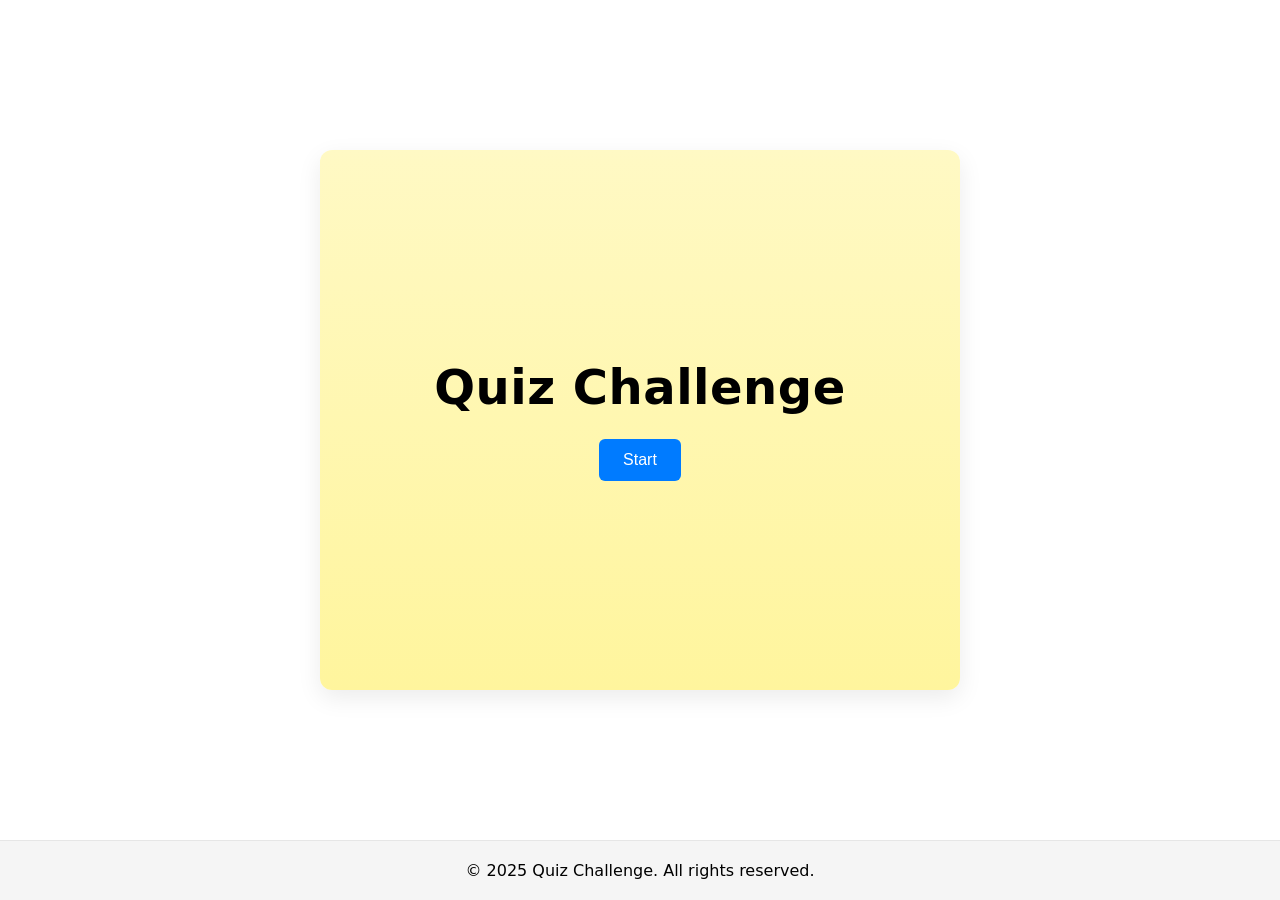
==== HOME.html @ 37a70a39 "The start of the quiz" ====
<!DOCTYPE html>
<html lang="en">
<head>
    <meta charset="UTF-8">
    <meta name="viewport" content="width=device-width, initial-scale=1.0">
    <title>Home page</title>
    <link rel="stylesheet" href="home.css">
</head>
<body bgcolor="white">
    <main>
        <div>
            <h1>Quiz Challenge</h1>
        </div>
        <div>
            <a href="Q1.html">
            <button>
                Start
            </button>
            </a>
        </div>
    </main>
    <footer>
        &copy; 2025 Quiz Challenge. All rights reserved.
    </footer>
</body>
</html>
---- home.css ----
/* home.css */
html, body {
    height: 100%;
    margin: 0;
    padding: 0;
    background: #fff;
    font-family: system-ui, -apple-system, "Segoe UI", Roboto, "Helvetica Neue", Arial;
}

/* Make the page a column so footer can sit at bottom */
body {
    min-height: 100vh;
    display: flex;
    flex-direction: column;
}

/* Main grows to fill available space and center its content */
main {
    flex: 1;
    display: flex;
    flex-direction: column;
    justify-content: center; /* vertical centering */
    align-items: center;     /* horizontal centering */
    gap: 1.5rem;
    background: linear-gradient(180deg,#fff9c4 0%,#fff59d 100%); /* warm yellow */
    font-family: "Inter", "Poppins", system-ui, -apple-system, "Segoe UI", Roboto, "Helvetica Neue", Arial;
    border-radius: 12px;
    box-shadow: 0 8px 24px rgba(0,0,0,0.08);
    transition: filter 180ms ease, transform 180ms ease, box-shadow 180ms ease;
    margin: auto; /* Center the main element */
    padding-top: 20px; /* Add padding to prevent touching the top */
    margin-bottom: auto; /* This will push the footer to the bottom */
    max-width: 640px;
    max-height: 60vh;
    overflow: auto;
    width: min(90%, 640px);
    align-self: center;
    padding: 2rem;
    box-sizing: border-box;
}

/* Center the H1 and give a responsive size */
main h1 {
    margin: 0;
    text-align: center;
    font-size: clamp(1.8rem, 4vw, 3rem);
    letter-spacing: 0.5px;
}

/* Style the Start button and keep it centered (main alignment handles centering) */
main button {
    padding: 0.75rem 1.5rem;
    font-size: 1rem;
    border-radius: 6px;
    border: none;
    background: #007bff;
    color: #fff;
    cursor: pointer;
    transition: background-color 0.15s ease;
}

main button:hover {
    background: #0056cc;
}

/* Footer stays at the bottom because body is a column and main grows */
footer {
    height: 60px;
    display: flex;
    align-items: center;
    justify-content: center;
    background: #f5f5f5;
    border-top: 1px solid #e6e6e6;
    box-sizing: border-box;
    padding: 0 1rem;
}
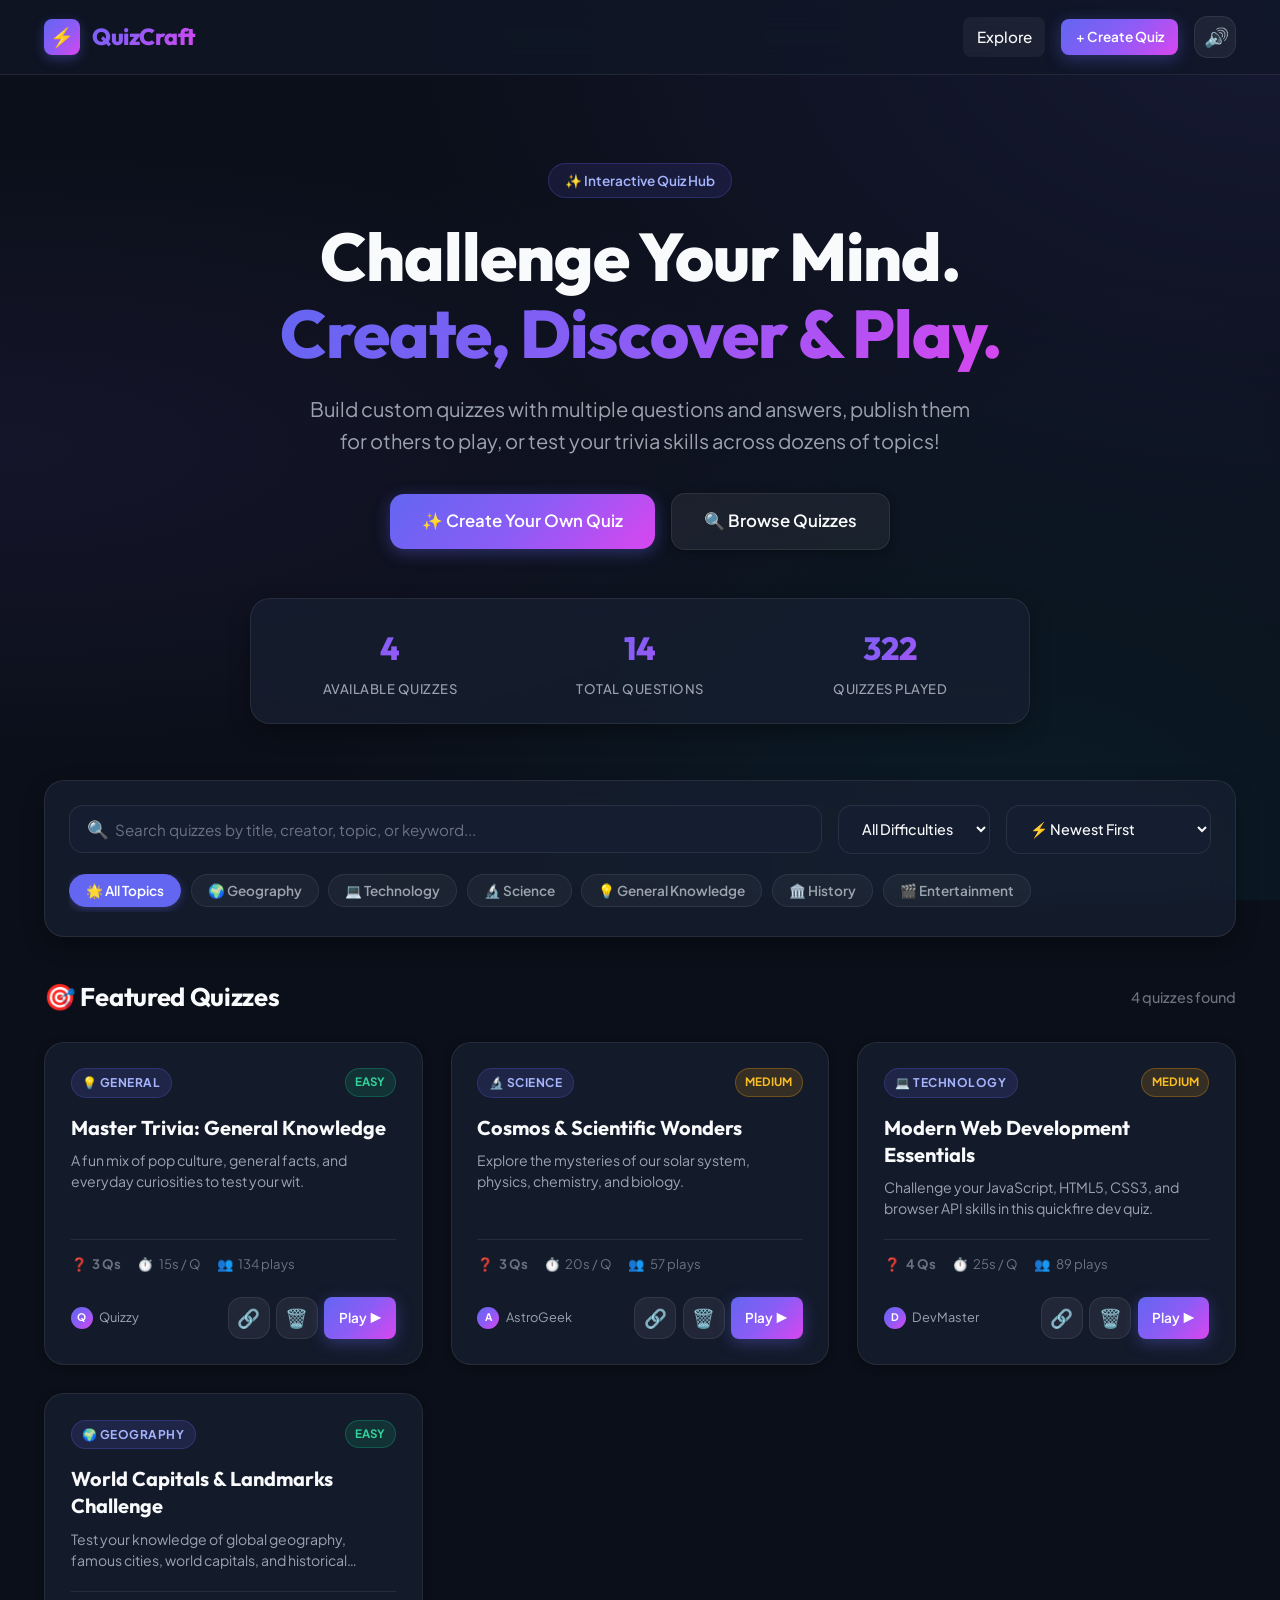
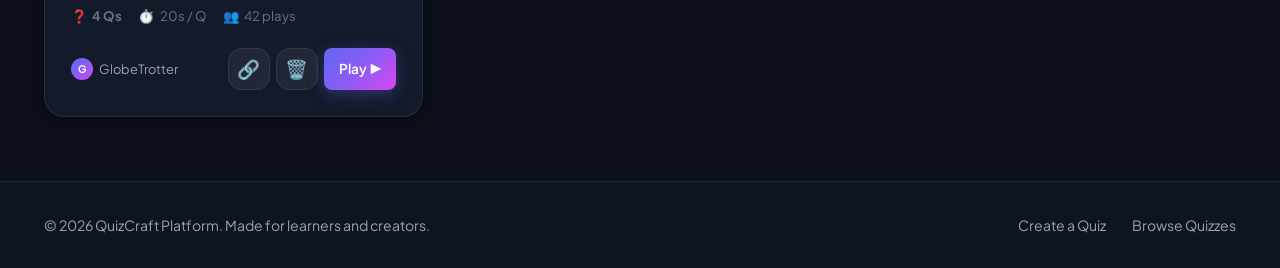
==== commit 2c6583c0: "feat: transform into interactive quiz creation, publishing, search, and gameplay platform" ====
--- a/HOME.html
+++ b/HOME.html
@@ -2,25 +2,20 @@
 <html lang="en">
 <head>
     <meta charset="UTF-8">
+    <meta http-equiv="refresh" content="0; url=index.html">
     <meta name="viewport" content="width=device-width, initial-scale=1.0">
-    <title>Home page</title>
-    <link rel="stylesheet" href="home.css">
+    <title>Redirecting to QuizCraft Home...</title>
+    <link rel="stylesheet" href="css/style.css">
+    <script>
+        window.location.replace("index.html");
+    </script>
 </head>
-<body bgcolor="white">
-    <main>
+<body>
+    <main style="display: flex; align-items: center; justify-content: center; min-height: 80vh; text-align: center;">
         <div>
-            <h1>Quiz Challenge</h1>
-        </div>
-        <div>
-            <a href="Q1.html">
-            <button>
-                Start
-            </button>
-            </a>
+            <h2>Redirecting to QuizCraft...</h2>
+            <p style="margin-top: 1rem; color: var(--text-secondary);">If you are not redirected automatically, <a href="index.html" style="color: var(--primary); text-decoration: underline;">click here to enter</a>.</p>
         </div>
     </main>
-    <footer>
-        &copy; 2025 Quiz Challenge. All rights reserved.
-    </footer>
 </body>
 </html>
--- a/css/style.css
+++ b/css/style.css
@@ -0,0 +1,1331 @@
+/* ==========================================================================
+   QUIZ CRAFT / QUIZ HUB - MODERN DESIGN SYSTEM & STYLES
+   ========================================================================== */
+
+@import url('https://fonts.googleapis.com/css2?family=Outfit:wght@300;400;500;600;700;800&family=Plus+Jakarta+Sans:wght@400;500;600;700&display=swap');
+
+:root {
+    /* Color Palette */
+    --bg-primary: #0b0f19;
+    --bg-secondary: #111827;
+    --bg-card: rgba(23, 31, 48, 0.75);
+    --bg-card-hover: rgba(31, 41, 65, 0.9);
+    --bg-glass: rgba(17, 24, 39, 0.7);
+    --bg-input: #151d30;
+    --border-color: rgba(255, 255, 255, 0.08);
+    --border-hover: rgba(99, 102, 241, 0.4);
+    
+    /* Text Colors */
+    --text-primary: #f9fafb;
+    --text-secondary: #9ca3af;
+    --text-muted: #6b7280;
+    --text-inverse: #0b0f19;
+
+    /* Accent & Brand Colors */
+    --primary: #6366f1;
+    --primary-hover: #4f46e5;
+    --primary-glow: rgba(99, 102, 241, 0.35);
+    
+    --secondary: #ec4899;
+    --secondary-hover: #db2777;
+    
+    --accent-cyan: #06b6d4;
+    --accent-emerald: #10b981;
+    --accent-amber: #f59e0b;
+    --accent-rose: #f43f5e;
+    --accent-purple: #8b5cf6;
+
+    /* Gradients */
+    --gradient-primary: linear-gradient(135deg, #6366f1 0%, #8b5cf6 50%, #d946ef 100%);
+    --gradient-glow: radial-gradient(circle at 50% 0%, rgba(99, 102, 241, 0.15), transparent 70%);
+    --gradient-card: linear-gradient(145deg, rgba(255, 255, 255, 0.05) 0%, rgba(255, 255, 255, 0.01) 100%);
+
+    /* Radii & Shadows */
+    --radius-sm: 8px;
+    --radius-md: 14px;
+    --radius-lg: 20px;
+    --radius-full: 9999px;
+    
+    --shadow-sm: 0 2px 8px rgba(0, 0, 0, 0.3);
+    --shadow-md: 0 8px 24px -4px rgba(0, 0, 0, 0.45);
+    --shadow-lg: 0 16px 40px -8px rgba(0, 0, 0, 0.6);
+    --shadow-glow: 0 0 30px rgba(99, 102, 241, 0.3);
+    
+    /* Typography */
+    --font-heading: 'Outfit', sans-serif;
+    --font-body: 'Plus Jakarta Sans', sans-serif;
+
+    /* Transitions */
+    --transition-fast: 0.15s ease;
+    --transition-normal: 0.25s cubic-bezier(0.4, 0, 0.2, 1);
+    --transition-bounce: 0.35s cubic-bezier(0.34, 1.56, 0.64, 1);
+}
+
+/* ==========================================================================
+   RESET & BASE STYLES
+   ========================================================================== */
+*, *::before, *::after {
+    box-sizing: border-box;
+    margin: 0;
+    padding: 0;
+}
+
+html {
+    scroll-behavior: smooth;
+    color-scheme: dark;
+}
+
+body {
+    font-family: var(--font-body);
+    background-color: var(--bg-primary);
+    color: var(--text-primary);
+    min-height: 100vh;
+    display: flex;
+    flex-direction: column;
+    overflow-x: hidden;
+    line-height: 1.6;
+    background-image: 
+        radial-gradient(at 100% 0%, rgba(99, 102, 241, 0.12) 0px, transparent 50%),
+        radial-gradient(at 0% 50%, rgba(139, 92, 246, 0.08) 0px, transparent 50%),
+        radial-gradient(at 80% 100%, rgba(6, 182, 212, 0.08) 0px, transparent 50%);
+    background-attachment: fixed;
+}
+
+a {
+    color: inherit;
+    text-decoration: none;
+}
+
+button, input, select, textarea {
+    font-family: inherit;
+    color: inherit;
+}
+
+button {
+    cursor: pointer;
+    border: none;
+    outline: none;
+}
+
+/* ==========================================================================
+   LAYOUT & CONTAINER
+   ========================================================================== */
+.container {
+    width: 100%;
+    max-width: 1240px;
+    margin: 0 auto;
+    padding: 0 1.5rem;
+}
+
+.main-content {
+    flex: 1;
+    padding: 2.5rem 0 4rem;
+}
+
+/* ==========================================================================
+   NAVIGATION BAR
+   ========================================================================== */
+.navbar {
+    position: sticky;
+    top: 0;
+    z-index: 100;
+    background: var(--bg-glass);
+    backdrop-filter: blur(16px);
+    -webkit-backdrop-filter: blur(16px);
+    border-bottom: 1px solid var(--border-color);
+    padding: 1rem 0;
+    transition: all var(--transition-normal);
+}
+
+.nav-container {
+    display: flex;
+    justify-content: space-between;
+    align-items: center;
+}
+
+.brand-logo {
+    display: flex;
+    align-items: center;
+    gap: 0.75rem;
+    font-family: var(--font-heading);
+    font-size: 1.45rem;
+    font-weight: 800;
+    letter-spacing: -0.5px;
+    background: var(--gradient-primary);
+    -webkit-background-clip: text;
+    -webkit-text-fill-color: transparent;
+    transition: transform var(--transition-fast);
+}
+
+.brand-logo:hover {
+    transform: scale(1.03);
+}
+
+.brand-icon {
+    width: 36px;
+    height: 36px;
+    background: var(--gradient-primary);
+    border-radius: var(--radius-sm);
+    display: flex;
+    align-items: center;
+    justify-content: center;
+    color: #fff;
+    font-size: 1.2rem;
+    box-shadow: 0 4px 12px var(--primary-glow);
+    -webkit-text-fill-color: initial;
+}
+
+.nav-actions {
+    display: flex;
+    align-items: center;
+    gap: 1rem;
+}
+
+.nav-link {
+    color: var(--text-secondary);
+    font-weight: 500;
+    font-size: 0.95rem;
+    padding: 0.5rem 0.85rem;
+    border-radius: var(--radius-sm);
+    transition: all var(--transition-fast);
+}
+
+.nav-link:hover, .nav-link.active {
+    color: var(--text-primary);
+    background: rgba(255, 255, 255, 0.05);
+}
+
+/* ==========================================================================
+   BUTTONS & CONTROLS
+   ========================================================================== */
+.btn {
+    display: inline-flex;
+    align-items: center;
+    justify-content: center;
+    gap: 0.5rem;
+    padding: 0.7rem 1.4rem;
+    border-radius: var(--radius-md);
+    font-weight: 600;
+    font-size: 0.95rem;
+    transition: all var(--transition-bounce);
+    box-shadow: var(--shadow-sm);
+    white-space: nowrap;
+}
+
+.btn-primary {
+    background: var(--gradient-primary);
+    color: #ffffff;
+    box-shadow: 0 4px 16px var(--primary-glow);
+}
+
+.btn-primary:hover {
+    transform: translateY(-2px);
+    box-shadow: 0 6px 22px rgba(99, 102, 241, 0.5);
+    filter: brightness(1.08);
+}
+
+.btn-secondary {
+    background: rgba(255, 255, 255, 0.06);
+    color: var(--text-primary);
+    border: 1px solid var(--border-color);
+}
+
+.btn-secondary:hover {
+    background: rgba(255, 255, 255, 0.12);
+    border-color: rgba(255, 255, 255, 0.2);
+    transform: translateY(-2px);
+}
+
+.btn-danger {
+    background: rgba(244, 63, 94, 0.15);
+    color: var(--accent-rose);
+    border: 1px solid rgba(244, 63, 94, 0.3);
+}
+
+.btn-danger:hover {
+    background: var(--accent-rose);
+    color: #fff;
+}
+
+.btn-icon {
+    width: 42px;
+    height: 42px;
+    padding: 0;
+    border-radius: var(--radius-md);
+    background: rgba(255, 255, 255, 0.06);
+    color: var(--text-secondary);
+    border: 1px solid var(--border-color);
+    display: inline-flex;
+    align-items: center;
+    justify-content: center;
+    font-size: 1.15rem;
+    transition: all var(--transition-fast);
+}
+
+.btn-icon:hover {
+    color: var(--text-primary);
+    background: rgba(255, 255, 255, 0.12);
+    transform: scale(1.05);
+}
+
+.btn-sm {
+    padding: 0.45rem 0.9rem;
+    font-size: 0.85rem;
+    border-radius: var(--radius-sm);
+}
+
+.btn-lg {
+    padding: 0.9rem 2rem;
+    font-size: 1.05rem;
+    border-radius: var(--radius-md);
+}
+
+/* ==========================================================================
+   HERO SECTION
+   ========================================================================== */
+.hero-section {
+    text-align: center;
+    padding: 3rem 1rem 3.5rem;
+    position: relative;
+}
+
+.hero-badge {
+    display: inline-flex;
+    align-items: center;
+    gap: 0.5rem;
+    background: rgba(99, 102, 241, 0.12);
+    color: #a5b4fc;
+    border: 1px solid rgba(99, 102, 241, 0.25);
+    padding: 0.35rem 1rem;
+    border-radius: var(--radius-full);
+    font-size: 0.85rem;
+    font-weight: 600;
+    margin-bottom: 1.25rem;
+}
+
+.hero-title {
+    font-family: var(--font-heading);
+    font-size: clamp(2.4rem, 5.5vw, 4.2rem);
+    font-weight: 800;
+    line-height: 1.15;
+    margin-bottom: 1.25rem;
+    letter-spacing: -1px;
+}
+
+.hero-title span.gradient-text {
+    background: var(--gradient-primary);
+    -webkit-background-clip: text;
+    -webkit-text-fill-color: transparent;
+}
+
+.hero-subtitle {
+    color: var(--text-secondary);
+    font-size: clamp(1rem, 2vw, 1.25rem);
+    max-width: 680px;
+    margin: 0 auto 2.25rem;
+    font-weight: 400;
+}
+
+.hero-actions {
+    display: flex;
+    align-items: center;
+    justify-content: center;
+    gap: 1rem;
+    flex-wrap: wrap;
+    margin-bottom: 3rem;
+}
+
+/* Stats counter bar */
+.stats-strip {
+    display: grid;
+    grid-template-columns: repeat(auto-fit, minmax(160px, 1fr));
+    gap: 1.25rem;
+    max-width: 780px;
+    margin: 0 auto;
+    padding: 1.5rem;
+    background: var(--bg-card);
+    backdrop-filter: blur(12px);
+    border: 1px solid var(--border-color);
+    border-radius: var(--radius-lg);
+    box-shadow: var(--shadow-md);
+}
+
+.stat-item {
+    text-align: center;
+}
+
+.stat-number {
+    font-family: var(--font-heading);
+    font-size: 2rem;
+    font-weight: 800;
+    color: #ffffff;
+    background: var(--gradient-primary);
+    -webkit-background-clip: text;
+    -webkit-text-fill-color: transparent;
+}
+
+.stat-label {
+    font-size: 0.82rem;
+    color: var(--text-secondary);
+    font-weight: 500;
+    text-transform: uppercase;
+    letter-spacing: 0.5px;
+    margin-top: 0.2rem;
+}
+
+/* ==========================================================================
+   SEARCH, FILTERS & CONTROLS
+   ========================================================================== */
+.controls-panel {
+    background: var(--bg-card);
+    backdrop-filter: blur(12px);
+    border: 1px solid var(--border-color);
+    border-radius: var(--radius-lg);
+    padding: 1.5rem;
+    margin-bottom: 2.5rem;
+    box-shadow: var(--shadow-md);
+}
+
+.search-sort-row {
+    display: flex;
+    gap: 1rem;
+    align-items: center;
+    margin-bottom: 1.25rem;
+    flex-wrap: wrap;
+}
+
+.search-box-wrapper {
+    flex: 1;
+    position: relative;
+    min-width: 260px;
+}
+
+.search-icon {
+    position: absolute;
+    left: 1.1rem;
+    top: 50%;
+    transform: translateY(-50%);
+    color: var(--text-muted);
+    font-size: 1.1rem;
+    pointer-events: none;
+}
+
+.search-input {
+    width: 100%;
+    padding: 0.85rem 1.1rem 0.85rem 2.8rem;
+    background: var(--bg-input);
+    border: 1px solid var(--border-color);
+    border-radius: var(--radius-md);
+    color: var(--text-primary);
+    font-size: 0.95rem;
+    transition: all var(--transition-fast);
+}
+
+.search-input:focus {
+    outline: none;
+    border-color: var(--primary);
+    box-shadow: 0 0 0 3px rgba(99, 102, 241, 0.2);
+    background: rgba(21, 29, 48, 0.95);
+}
+
+.search-input::placeholder {
+    color: var(--text-muted);
+}
+
+.filter-select {
+    padding: 0.85rem 1.2rem;
+    background: var(--bg-input);
+    border: 1px solid var(--border-color);
+    border-radius: var(--radius-md);
+    color: var(--text-primary);
+    font-size: 0.9rem;
+    font-weight: 500;
+    cursor: pointer;
+    transition: all var(--transition-fast);
+}
+
+.filter-select:focus {
+    outline: none;
+    border-color: var(--primary);
+}
+
+/* Category Filter Chips */
+.category-chips {
+    display: flex;
+    gap: 0.6rem;
+    overflow-x: auto;
+    padding-bottom: 0.3rem;
+    scrollbar-width: thin;
+}
+
+.category-chip {
+    padding: 0.45rem 1rem;
+    background: rgba(255, 255, 255, 0.04);
+    border: 1px solid var(--border-color);
+    border-radius: var(--radius-full);
+    color: var(--text-secondary);
+    font-size: 0.85rem;
+    font-weight: 600;
+    cursor: pointer;
+    white-space: nowrap;
+    transition: all var(--transition-fast);
+    display: inline-flex;
+    align-items: center;
+    gap: 0.4rem;
+}
+
+.category-chip:hover {
+    background: rgba(255, 255, 255, 0.09);
+    color: var(--text-primary);
+    border-color: rgba(255, 255, 255, 0.18);
+}
+
+.category-chip.active {
+    background: var(--primary);
+    color: #fff;
+    border-color: var(--primary);
+    box-shadow: 0 2px 10px var(--primary-glow);
+}
+
+/* ==========================================================================
+   QUIZ CARDS GRID
+   ========================================================================== */
+.section-header {
+    display: flex;
+    justify-content: space-between;
+    align-items: center;
+    margin-bottom: 1.5rem;
+}
+
+.section-title {
+    font-family: var(--font-heading);
+    font-size: 1.6rem;
+    font-weight: 700;
+    letter-spacing: -0.3px;
+    display: flex;
+    align-items: center;
+    gap: 0.6rem;
+}
+
+.results-count {
+    font-size: 0.9rem;
+    color: var(--text-muted);
+    font-weight: 500;
+}
+
+.quiz-grid {
+    display: grid;
+    grid-template-columns: repeat(auto-fill, minmax(320px, 1fr));
+    gap: 1.75rem;
+}
+
+.quiz-card {
+    background: var(--bg-card);
+    backdrop-filter: blur(12px);
+    border: 1px solid var(--border-color);
+    border-radius: var(--radius-lg);
+    padding: 1.6rem;
+    display: flex;
+    flex-direction: column;
+    justify-content: space-between;
+    position: relative;
+    overflow: hidden;
+    transition: all var(--transition-normal);
+    box-shadow: var(--shadow-sm);
+}
+
+.quiz-card::before {
+    content: '';
+    position: absolute;
+    top: 0;
+    left: 0;
+    right: 0;
+    height: 3px;
+    background: var(--gradient-primary);
+    opacity: 0;
+    transition: opacity var(--transition-fast);
+}
+
+.quiz-card:hover {
+    transform: translateY(-5px);
+    border-color: var(--border-hover);
+    box-shadow: var(--shadow-lg), 0 0 25px rgba(99, 102, 241, 0.15);
+    background: var(--bg-card-hover);
+}
+
+.quiz-card:hover::before {
+    opacity: 1;
+}
+
+.quiz-card-top {
+    display: flex;
+    justify-content: space-between;
+    align-items: flex-start;
+    gap: 0.5rem;
+    margin-bottom: 1rem;
+}
+
+.quiz-category-tag {
+    font-size: 0.75rem;
+    font-weight: 700;
+    text-transform: uppercase;
+    letter-spacing: 0.5px;
+    padding: 0.25rem 0.65rem;
+    border-radius: var(--radius-full);
+    background: rgba(99, 102, 241, 0.15);
+    color: #a5b4fc;
+    border: 1px solid rgba(99, 102, 241, 0.25);
+    display: inline-flex;
+    align-items: center;
+    gap: 0.35rem;
+}
+
+.difficulty-badge {
+    font-size: 0.72rem;
+    font-weight: 700;
+    padding: 0.25rem 0.6rem;
+    border-radius: var(--radius-full);
+    text-transform: uppercase;
+}
+
+.difficulty-easy {
+    background: rgba(16, 185, 129, 0.15);
+    color: #34d399;
+    border: 1px solid rgba(16, 185, 129, 0.3);
+}
+
+.difficulty-medium {
+    background: rgba(245, 158, 11, 0.15);
+    color: #fbbf24;
+    border: 1px solid rgba(245, 158, 11, 0.3);
+}
+
+.difficulty-hard {
+    background: rgba(244, 63, 94, 0.15);
+    color: #fb7185;
+    border: 1px solid rgba(244, 63, 94, 0.3);
+}
+
+.quiz-title {
+    font-family: var(--font-heading);
+    font-size: 1.25rem;
+    font-weight: 700;
+    line-height: 1.35;
+    margin-bottom: 0.6rem;
+    color: var(--text-primary);
+}
+
+.quiz-desc {
+    font-size: 0.88rem;
+    color: var(--text-secondary);
+    line-height: 1.5;
+    margin-bottom: 1.25rem;
+    display: -webkit-box;
+    -webkit-line-clamp: 2;
+    -webkit-box-orient: vertical;
+    overflow: hidden;
+}
+
+.quiz-meta-row {
+    display: flex;
+    align-items: center;
+    gap: 1rem;
+    font-size: 0.82rem;
+    color: var(--text-muted);
+    margin-bottom: 1.4rem;
+    padding-top: 0.8rem;
+    border-top: 1px solid var(--border-color);
+}
+
+.quiz-meta-item {
+    display: flex;
+    align-items: center;
+    gap: 0.35rem;
+}
+
+.quiz-card-footer {
+    display: flex;
+    align-items: center;
+    justify-content: space-between;
+    gap: 0.75rem;
+}
+
+.creator-info {
+    font-size: 0.8rem;
+    color: var(--text-secondary);
+    display: flex;
+    align-items: center;
+    gap: 0.4rem;
+}
+
+.creator-avatar {
+    width: 22px;
+    height: 22px;
+    border-radius: 50%;
+    background: var(--gradient-primary);
+    color: #fff;
+    font-size: 0.65rem;
+    font-weight: 700;
+    display: flex;
+    align-items: center;
+    justify-content: center;
+}
+
+/* Empty state */
+.empty-state {
+    text-align: center;
+    padding: 4rem 1rem;
+    background: var(--bg-card);
+    border: 1px dashed var(--border-color);
+    border-radius: var(--radius-lg);
+    grid-column: 1 / -1;
+}
+
+.empty-icon {
+    font-size: 3rem;
+    margin-bottom: 1rem;
+    color: var(--text-muted);
+}
+
+.empty-title {
+    font-family: var(--font-heading);
+    font-size: 1.4rem;
+    font-weight: 700;
+    margin-bottom: 0.5rem;
+}
+
+.empty-subtitle {
+    color: var(--text-secondary);
+    font-size: 0.95rem;
+    margin-bottom: 1.5rem;
+}
+
+/* ==========================================================================
+   QUIZ CREATOR STUDIO
+   ========================================================================== */
+.creator-container {
+    max-width: 880px;
+    margin: 0 auto;
+}
+
+.creator-card {
+    background: var(--bg-card);
+    backdrop-filter: blur(14px);
+    border: 1px solid var(--border-color);
+    border-radius: var(--radius-lg);
+    padding: 2rem;
+    margin-bottom: 2rem;
+    box-shadow: var(--shadow-md);
+}
+
+.form-group {
+    margin-bottom: 1.4rem;
+}
+
+.form-row {
+    display: grid;
+    grid-template-columns: repeat(auto-fit, minmax(220px, 1fr));
+    gap: 1.25rem;
+}
+
+.form-label {
+    display: block;
+    font-size: 0.9rem;
+    font-weight: 600;
+    color: var(--text-primary);
+    margin-bottom: 0.5rem;
+}
+
+.form-label span.req {
+    color: var(--accent-rose);
+}
+
+.form-control {
+    width: 100%;
+    padding: 0.85rem 1.1rem;
+    background: var(--bg-input);
+    border: 1px solid var(--border-color);
+    border-radius: var(--radius-md);
+    color: var(--text-primary);
+    font-size: 0.95rem;
+    transition: all var(--transition-fast);
+}
+
+.form-control:focus {
+    outline: none;
+    border-color: var(--primary);
+    box-shadow: 0 0 0 3px rgba(99, 102, 241, 0.2);
+}
+
+textarea.form-control {
+    min-height: 90px;
+    resize: vertical;
+}
+
+/* Question Builder Blocks */
+.question-item {
+    background: rgba(17, 24, 39, 0.6);
+    border: 1px solid var(--border-color);
+    border-radius: var(--radius-lg);
+    padding: 1.6rem;
+    margin-bottom: 1.5rem;
+    position: relative;
+    transition: all var(--transition-normal);
+}
+
+.question-item:hover {
+    border-color: rgba(255, 255, 255, 0.15);
+}
+
+.question-header {
+    display: flex;
+    justify-content: space-between;
+    align-items: center;
+    margin-bottom: 1.2rem;
+}
+
+.question-num-badge {
+    background: var(--gradient-primary);
+    color: #fff;
+    padding: 0.25rem 0.75rem;
+    border-radius: var(--radius-full);
+    font-weight: 700;
+    font-size: 0.85rem;
+}
+
+.options-container {
+    display: grid;
+    gap: 0.85rem;
+    margin-top: 1rem;
+}
+
+.option-edit-row {
+    display: flex;
+    align-items: center;
+    gap: 0.75rem;
+    background: rgba(255, 255, 255, 0.02);
+    border: 1px solid var(--border-color);
+    border-radius: var(--radius-md);
+    padding: 0.5rem 0.85rem;
+    transition: all var(--transition-fast);
+}
+
+.option-edit-row.is-correct {
+    border-color: var(--accent-emerald);
+    background: rgba(16, 185, 129, 0.08);
+}
+
+.radio-custom {
+    width: 20px;
+    height: 20px;
+    cursor: pointer;
+    accent-color: var(--accent-emerald);
+}
+
+.option-input {
+    flex: 1;
+    background: transparent;
+    border: none;
+    color: var(--text-primary);
+    font-size: 0.92rem;
+    padding: 0.35rem 0.5rem;
+}
+
+.option-input:focus {
+    outline: none;
+}
+
+.creator-actions-bar {
+    position: sticky;
+    bottom: 1.5rem;
+    background: var(--bg-glass);
+    backdrop-filter: blur(16px);
+    border: 1px solid var(--border-color);
+    border-radius: var(--radius-lg);
+    padding: 1rem 1.5rem;
+    display: flex;
+    justify-content: space-between;
+    align-items: center;
+    box-shadow: var(--shadow-lg);
+    z-index: 50;
+}
+
+/* ==========================================================================
+   QUIZ PLAYER & GAMEPLAY
+   ========================================================================== */
+.player-container {
+    max-width: 820px;
+    margin: 0 auto;
+}
+
+.player-header {
+    display: flex;
+    justify-content: space-between;
+    align-items: center;
+    margin-bottom: 1.5rem;
+    padding: 1rem 1.4rem;
+    background: var(--bg-card);
+    border: 1px solid var(--border-color);
+    border-radius: var(--radius-lg);
+    backdrop-filter: blur(12px);
+}
+
+.progress-info {
+    font-size: 0.95rem;
+    font-weight: 700;
+    color: var(--text-secondary);
+}
+
+.progress-info span {
+    color: var(--primary);
+}
+
+.timer-box {
+    display: flex;
+    align-items: center;
+    gap: 0.5rem;
+    font-family: var(--font-heading);
+    font-size: 1.15rem;
+    font-weight: 700;
+    color: var(--accent-amber);
+    background: rgba(245, 158, 11, 0.12);
+    padding: 0.35rem 0.85rem;
+    border-radius: var(--radius-full);
+    border: 1px solid rgba(245, 158, 11, 0.25);
+}
+
+.timer-box.warning {
+    color: var(--accent-rose);
+    background: rgba(244, 63, 94, 0.15);
+    border-color: rgba(244, 63, 94, 0.3);
+    animation: pulseWarning 1s infinite alternate;
+}
+
+@keyframes pulseWarning {
+    from { transform: scale(1); }
+    to { transform: scale(1.05); }
+}
+
+.progress-bar-track {
+    width: 100%;
+    height: 8px;
+    background: rgba(255, 255, 255, 0.08);
+    border-radius: var(--radius-full);
+    overflow: hidden;
+    margin-bottom: 2rem;
+}
+
+.progress-bar-fill {
+    height: 100%;
+    background: var(--gradient-primary);
+    border-radius: var(--radius-full);
+    transition: width 0.4s cubic-bezier(0.4, 0, 0.2, 1);
+}
+
+/* Question Play Card */
+.play-card {
+    background: var(--bg-card);
+    backdrop-filter: blur(16px);
+    border: 1px solid var(--border-color);
+    border-radius: var(--radius-lg);
+    padding: 2.5rem;
+    box-shadow: var(--shadow-lg);
+    margin-bottom: 2rem;
+    position: relative;
+}
+
+.play-question-text {
+    font-family: var(--font-heading);
+    font-size: 1.65rem;
+    font-weight: 700;
+    line-height: 1.35;
+    margin-bottom: 2rem;
+    color: var(--text-primary);
+}
+
+.options-grid {
+    display: grid;
+    gap: 1rem;
+}
+
+.option-btn {
+    width: 100%;
+    display: flex;
+    align-items: center;
+    gap: 1.2rem;
+    padding: 1.15rem 1.4rem;
+    background: rgba(255, 255, 255, 0.03);
+    border: 2px solid var(--border-color);
+    border-radius: var(--radius-md);
+    text-align: left;
+    color: var(--text-primary);
+    font-size: 1.05rem;
+    font-weight: 500;
+    transition: all var(--transition-fast);
+    position: relative;
+}
+
+.option-letter {
+    width: 34px;
+    height: 34px;
+    border-radius: var(--radius-sm);
+    background: rgba(255, 255, 255, 0.08);
+    color: var(--text-secondary);
+    display: flex;
+    align-items: center;
+    justify-content: center;
+    font-weight: 700;
+    font-size: 0.95rem;
+    flex-shrink: 0;
+    transition: all var(--transition-fast);
+}
+
+.option-btn:hover:not(:disabled) {
+    background: rgba(99, 102, 241, 0.08);
+    border-color: rgba(99, 102, 241, 0.4);
+    transform: translateX(4px);
+}
+
+.option-btn:hover:not(:disabled) .option-letter {
+    background: var(--primary);
+    color: #fff;
+}
+
+.option-btn.selected {
+    background: rgba(99, 102, 241, 0.15);
+    border-color: var(--primary);
+    box-shadow: 0 0 16px var(--primary-glow);
+}
+
+.option-btn.selected .option-letter {
+    background: var(--primary);
+    color: #fff;
+}
+
+.option-btn.correct {
+    background: rgba(16, 185, 129, 0.15) !important;
+    border-color: var(--accent-emerald) !important;
+    color: #34d399 !important;
+}
+
+.option-btn.correct .option-letter {
+    background: var(--accent-emerald) !important;
+    color: #fff !important;
+}
+
+.option-btn.wrong {
+    background: rgba(244, 63, 94, 0.15) !important;
+    border-color: var(--accent-rose) !important;
+    color: #fb7185 !important;
+}
+
+.option-btn.wrong .option-letter {
+    background: var(--accent-rose) !important;
+    color: #fff !important;
+}
+
+.play-controls {
+    display: flex;
+    justify-content: space-between;
+    align-items: center;
+    margin-top: 1.5rem;
+}
+
+/* ==========================================================================
+   RESULTS & REVIEW SCREEN
+   ========================================================================== */
+.results-card {
+    background: var(--bg-card);
+    backdrop-filter: blur(16px);
+    border: 1px solid var(--border-color);
+    border-radius: var(--radius-lg);
+    padding: 3rem 2rem;
+    text-align: center;
+    box-shadow: var(--shadow-lg);
+    margin-bottom: 2.5rem;
+}
+
+.score-circle-wrapper {
+    position: relative;
+    width: 170px;
+    height: 170px;
+    margin: 0 auto 1.75rem;
+}
+
+.score-percentage {
+    position: absolute;
+    top: 50%;
+    left: 50%;
+    transform: translate(-50%, -50%);
+    font-family: var(--font-heading);
+    font-size: 2.5rem;
+    font-weight: 800;
+}
+
+.rank-badge {
+    display: inline-flex;
+    align-items: center;
+    gap: 0.5rem;
+    font-family: var(--font-heading);
+    font-size: 1.15rem;
+    font-weight: 700;
+    padding: 0.4rem 1.4rem;
+    border-radius: var(--radius-full);
+    margin-bottom: 1.25rem;
+}
+
+.rank-perfect {
+    background: linear-gradient(135deg, #10b981, #06b6d4);
+    color: #fff;
+    box-shadow: 0 4px 18px rgba(16, 185, 129, 0.4);
+}
+
+.rank-great {
+    background: linear-gradient(135deg, #6366f1, #8b5cf6);
+    color: #fff;
+    box-shadow: 0 4px 18px var(--primary-glow);
+}
+
+.rank-good {
+    background: linear-gradient(135deg, #f59e0b, #d97706);
+    color: #fff;
+}
+
+.rank-try {
+    background: rgba(255, 255, 255, 0.1);
+    color: var(--text-secondary);
+}
+
+.results-stats-row {
+    display: flex;
+    justify-content: center;
+    gap: 2rem;
+    margin: 1.75rem 0;
+    flex-wrap: wrap;
+}
+
+.results-stat-box {
+    padding: 0.85rem 1.5rem;
+    background: rgba(255, 255, 255, 0.03);
+    border: 1px solid var(--border-color);
+    border-radius: var(--radius-md);
+}
+
+.results-stat-val {
+    font-size: 1.5rem;
+    font-weight: 800;
+    font-family: var(--font-heading);
+}
+
+.results-stat-lbl {
+    font-size: 0.8rem;
+    color: var(--text-secondary);
+    text-transform: uppercase;
+}
+
+/* Review Accordion */
+.review-section {
+    margin-top: 3rem;
+}
+
+.review-item {
+    background: var(--bg-card);
+    border: 1px solid var(--border-color);
+    border-radius: var(--radius-md);
+    padding: 1.4rem;
+    margin-bottom: 1rem;
+    text-align: left;
+}
+
+.review-item.is-correct {
+    border-left: 4px solid var(--accent-emerald);
+}
+
+.review-item.is-wrong {
+    border-left: 4px solid var(--accent-rose);
+}
+
+.review-q-title {
+    font-weight: 700;
+    font-size: 1.05rem;
+    margin-bottom: 0.75rem;
+}
+
+.review-answers-grid {
+    display: grid;
+    gap: 0.4rem;
+    font-size: 0.9rem;
+}
+
+.review-user-ans {
+    color: var(--text-secondary);
+}
+
+.review-correct-ans {
+    color: var(--accent-emerald);
+    font-weight: 600;
+}
+
+.review-explanation {
+    margin-top: 0.6rem;
+    font-size: 0.85rem;
+    color: var(--text-muted);
+    font-style: italic;
+}
+
+/* ==========================================================================
+   MODALS & TOASTS
+   ========================================================================== */
+.modal-overlay {
+    position: fixed;
+    top: 0;
+    left: 0;
+    right: 0;
+    bottom: 0;
+    background: rgba(0, 0, 0, 0.75);
+    backdrop-filter: blur(8px);
+    display: flex;
+    align-items: center;
+    justify-content: center;
+    padding: 1.5rem;
+    z-index: 1000;
+    opacity: 0;
+    visibility: hidden;
+    transition: all var(--transition-normal);
+}
+
+.modal-overlay.active {
+    opacity: 1;
+    visibility: visible;
+}
+
+.modal-card {
+    background: var(--bg-secondary);
+    border: 1px solid var(--border-color);
+    border-radius: var(--radius-lg);
+    padding: 2rem;
+    max-width: 520px;
+    width: 100%;
+    box-shadow: var(--shadow-lg);
+    transform: translateY(20px);
+    transition: transform var(--transition-bounce);
+}
+
+.modal-overlay.active .modal-card {
+    transform: translateY(0);
+}
+
+.modal-title {
+    font-family: var(--font-heading);
+    font-size: 1.35rem;
+    font-weight: 700;
+    margin-bottom: 0.75rem;
+}
+
+.modal-desc {
+    color: var(--text-secondary);
+    font-size: 0.92rem;
+    margin-bottom: 1.5rem;
+}
+
+.modal-actions {
+    display: flex;
+    justify-content: flex-end;
+    gap: 0.75rem;
+}
+
+/* Toast Notifications */
+.toast-container {
+    position: fixed;
+    bottom: 2rem;
+    right: 2rem;
+    display: flex;
+    flex-direction: column;
+    gap: 0.75rem;
+    z-index: 2000;
+}
+
+.toast {
+    background: var(--bg-secondary);
+    border: 1px solid var(--border-color);
+    border-radius: var(--radius-md);
+    padding: 0.85rem 1.25rem;
+    display: flex;
+    align-items: center;
+    gap: 0.75rem;
+    color: var(--text-primary);
+    font-size: 0.9rem;
+    font-weight: 500;
+    box-shadow: var(--shadow-lg);
+    animation: slideInRight 0.3s cubic-bezier(0.4, 0, 0.2, 1);
+}
+
+.toast-success {
+    border-left: 4px solid var(--accent-emerald);
+}
+
+.toast-error {
+    border-left: 4px solid var(--accent-rose);
+}
+
+@keyframes slideInRight {
+    from {
+        transform: translateX(100%);
+        opacity: 0;
+    }
+    to {
+        transform: translateX(0);
+        opacity: 1;
+    }
+}
+
+/* ==========================================================================
+   FOOTER
+   ========================================================================== */
+.footer {
+    background: var(--bg-glass);
+    border-top: 1px solid var(--border-color);
+    padding: 2rem 0;
+    text-align: center;
+    color: var(--text-secondary);
+    font-size: 0.88rem;
+    margin-top: auto;
+}
+
+.footer-content {
+    display: flex;
+    justify-content: space-between;
+    align-items: center;
+    flex-wrap: wrap;
+    gap: 1rem;
+}
+
+/* ==========================================================================
+   RESPONSIVE DESIGN
+   ========================================================================== */
+@media (max-width: 768px) {
+    .quiz-grid {
+        grid-template-columns: 1fr;
+    }
+
+    .play-card {
+        padding: 1.5rem;
+    }
+
+    .play-question-text {
+        font-size: 1.35rem;
+    }
+
+    .creator-actions-bar {
+        flex-direction: column;
+        gap: 0.75rem;
+    }
+
+    .creator-actions-bar .btn {
+        width: 100%;
+    }
+
+    .stats-strip {
+        grid-template-columns: repeat(2, 1fr);
+    }
+}
